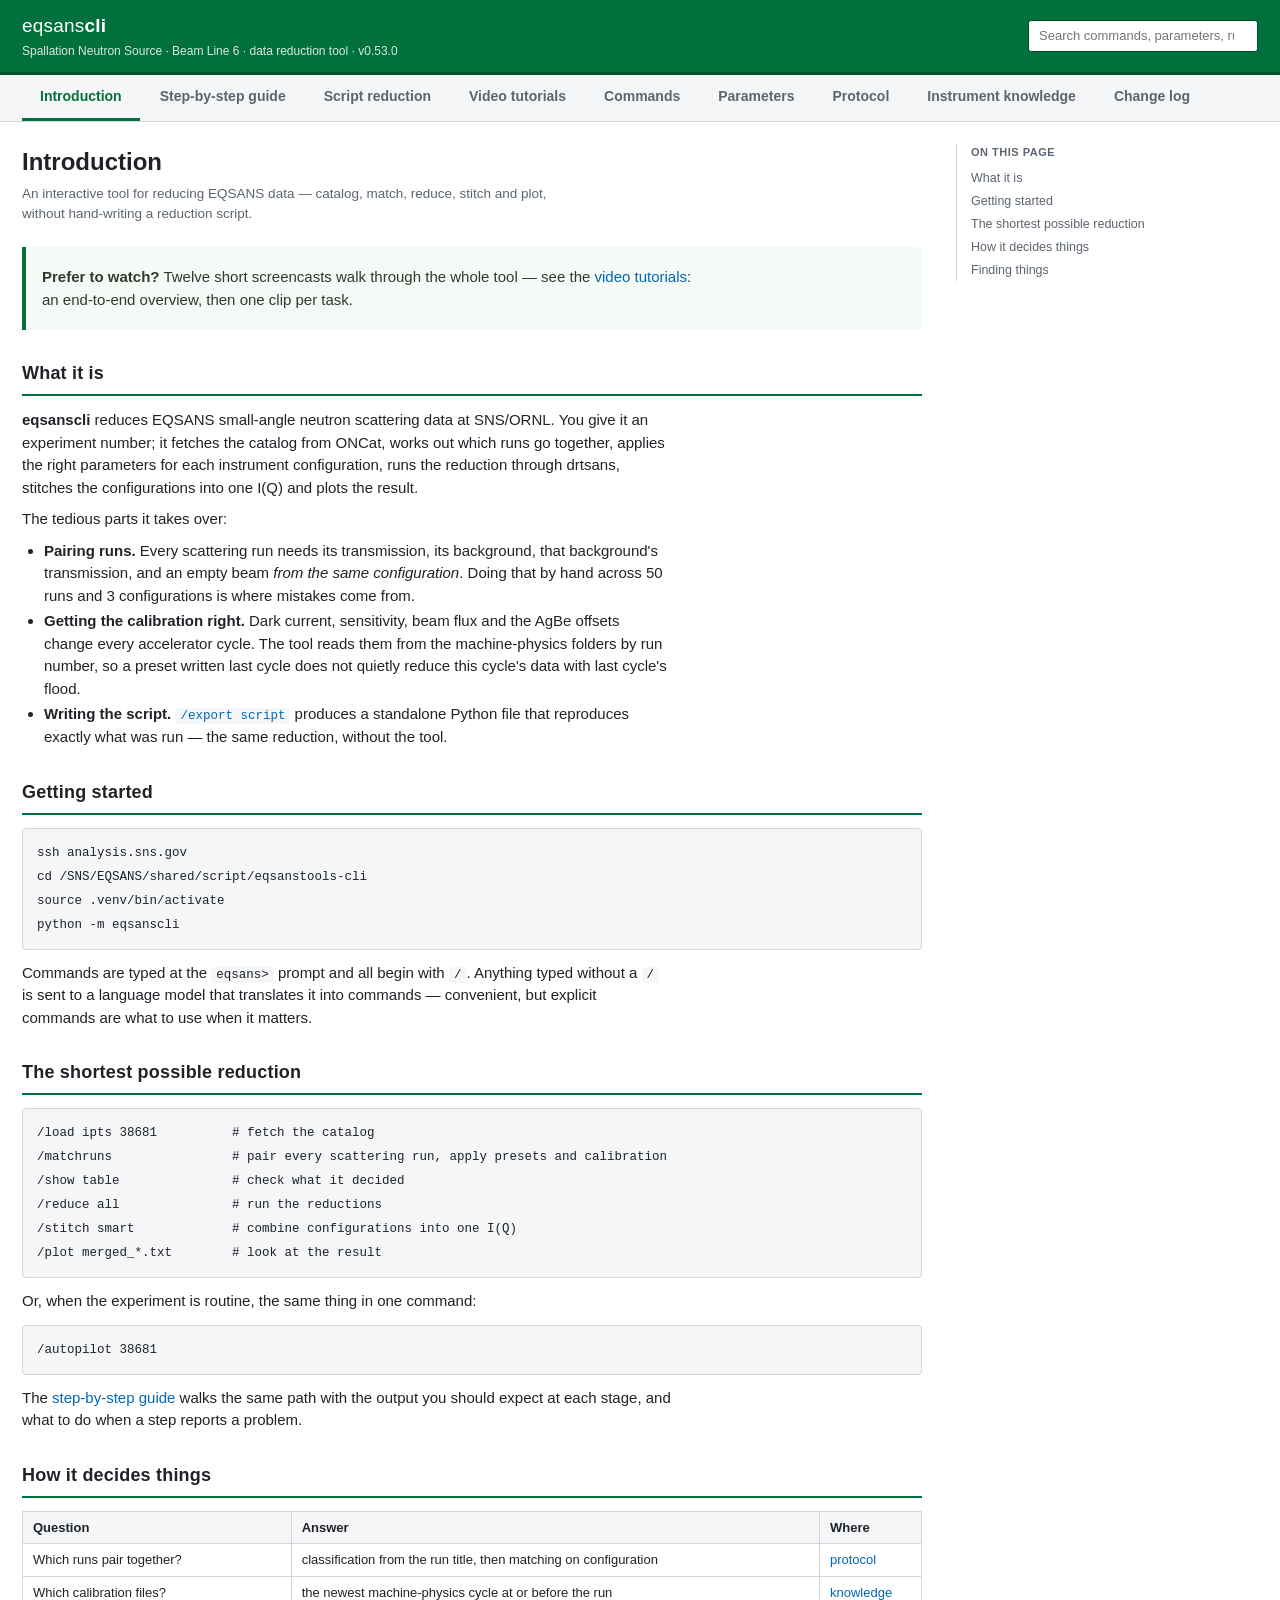
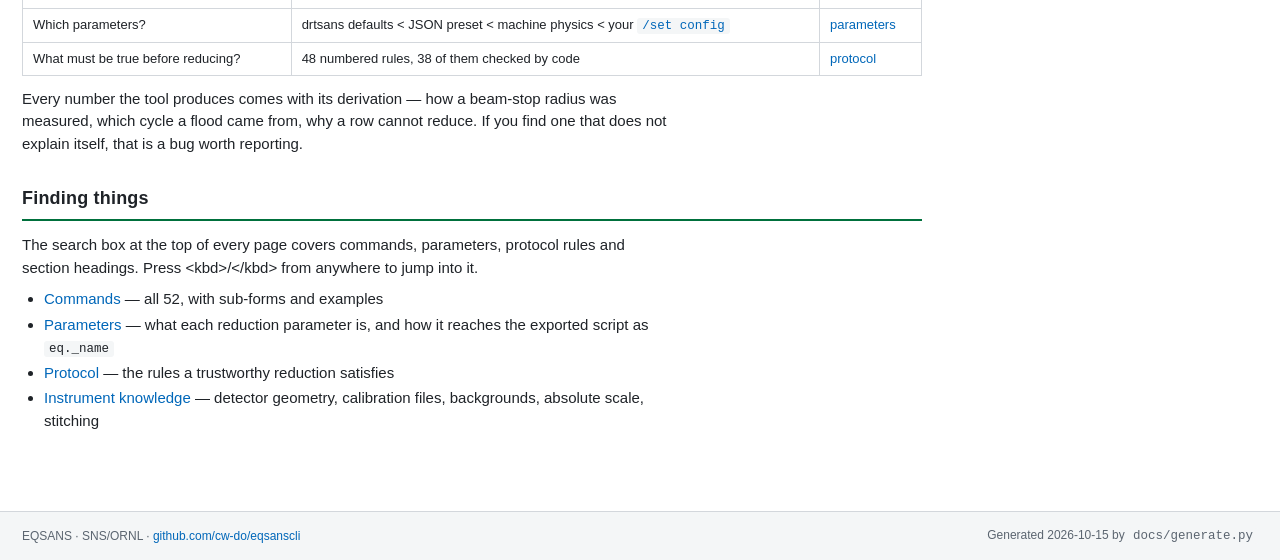
==== docs/index.html @ bb1b95d7 "/export script writes every non-default parameter; --stitch (v0.53.0) The exporter wrote a fixed lis" ====
<!doctype html>
<html lang="en">
<head>
<meta charset="utf-8">
<meta name="viewport" content="width=device-width, initial-scale=1">
<title>Introduction — eqsanscli</title>
<link rel="stylesheet" href="site.css">
</head>
<body>
<header>
  <div class="masthead">
    <div class="bar">
      <div class="brand">
        <a href="index.html"><div class="title">eqsans<b>cli</b></div></a>
        <div class="tagline">Spallation Neutron Source &middot; Beam Line 6 &middot;
          data reduction tool &middot; v0.53.0</div>
      </div>
      <div class="spacer"></div>
      <div class="search-wrap">
        <input id="q" type="search" placeholder="Search commands, parameters, rules  (/)"
               autocomplete="off" spellcheck="false">
        <div id="results" hidden></div>
      </div>
    </div>
  </div>
  <nav class="subnav"><div class="bar"><div class="tabs"><a href="index.html" class="current">Introduction</a>
<a href="guide.html">Step-by-step guide</a>
<a href="script-reduction.html">Script reduction</a>
<a href="tutorials.html">Video tutorials</a>
<a href="commands.html">Commands</a>
<a href="parameters.html">Parameters</a>
<a href="protocol.html">Protocol</a>
<a href="knowledge.html">Instrument knowledge</a>
<a href="changelog.html">Change log</a></div></div></nav>
</header>
<main>
  <nav class="toc"><div class="toc-title">On this page</div><a href="#what-it-is" class="lvl2">What it is</a><a href="#getting-started" class="lvl2">Getting started</a><a href="#the-shortest-possible-reduction" class="lvl2">The shortest possible reduction</a><a href="#how-it-decides-things" class="lvl2">How it decides things</a><a href="#finding-things" class="lvl2">Finding things</a></nav>
  <article>
    <h1 class="page-title">Introduction</h1>
    <p class="lede">An interactive tool for reducing EQSANS data — catalog, match, reduce, stitch and plot, without hand-writing a reduction script.</p>
    <blockquote><p><strong>Prefer to watch?</strong> Twelve short screencasts walk through the whole tool — see the <a href="tutorials.html">video tutorials</a>: an end-to-end overview, then one clip per task.</p></blockquote>
<h2 id="what-it-is">What it is<a class="anchor" href="#what-it-is">#</a></h2>
<p><strong>eqsanscli</strong> reduces EQSANS small-angle neutron scattering data at SNS/ORNL. You give it an experiment number; it fetches the catalog from ONCat, works out which runs go together, applies the right parameters for each instrument configuration, runs the reduction through drtsans, stitches the configurations into one I(Q) and plots the result.</p>
<p>The tedious parts it takes over:</p>
<ul><li><strong>Pairing runs.</strong> Every scattering run needs its transmission, its background, that background&#x27;s transmission, and an empty beam <em>from the same configuration</em>. Doing that by hand across 50 runs and 3 configurations is where mistakes come from.</li><li><strong>Getting the calibration right.</strong> Dark current, sensitivity, beam flux and the AgBe offsets change every accelerator cycle. The tool reads them from the machine-physics folders by run number, so a preset written last cycle does not quietly reduce this cycle&#x27;s data with last cycle&#x27;s flood.</li><li><strong>Writing the script.</strong> <code><a href="commands.html#cmd-export-script">/export script</a></code> produces a standalone Python file that reproduces exactly what was run — the same reduction, without the tool.</li></ul>
<h2 id="getting-started">Getting started<a class="anchor" href="#getting-started">#</a></h2>
<pre class="lang-bash"><code>ssh analysis.sns.gov
cd /SNS/EQSANS/shared/script/eqsanstools-cli
source .venv/bin/activate
python -m eqsanscli</code></pre>
<p>Commands are typed at the <code>eqsans&gt;</code> prompt and all begin with <code>/</code>. Anything typed without a <code>/</code> is sent to a language model that translates it into commands — convenient, but explicit commands are what to use when it matters.</p>
<h2 id="the-shortest-possible-reduction">The shortest possible reduction<a class="anchor" href="#the-shortest-possible-reduction">#</a></h2>
<pre><code>/load ipts 38681          # fetch the catalog
/matchruns                # pair every scattering run, apply presets and calibration
/show table               # check what it decided
/reduce all               # run the reductions
/stitch smart             # combine configurations into one I(Q)
/plot merged_*.txt        # look at the result</code></pre>
<p>Or, when the experiment is routine, the same thing in one command:</p>
<pre><code>/autopilot 38681</code></pre>
<p>The <a href="guide.html">step-by-step guide</a> walks the same path with the output you should expect at each stage, and what to do when a step reports a problem.</p>
<h2 id="how-it-decides-things">How it decides things<a class="anchor" href="#how-it-decides-things">#</a></h2>
<div class="table-wrap"><table><thead><tr><th>Question</th><th>Answer</th><th>Where</th></tr></thead><tbody>
<tr><td>Which runs pair together?</td><td>classification from the run title, then matching on configuration</td><td><a href="protocol.html#sec-CAT">protocol</a></td></tr>
<tr><td>Which calibration files?</td><td>the newest machine-physics cycle at or before the run</td><td><a href="knowledge.html#kb-instrument-files">knowledge</a></td></tr>
<tr><td>Which parameters?</td><td>drtsans defaults &lt; JSON preset &lt; machine physics &lt; your <code><a href="commands.html#cmd-set-config">/set config</a></code></td><td><a href="parameters.html">parameters</a></td></tr>
<tr><td>What must be true before reducing?</td><td>48 numbered rules, 38 of them checked by code</td><td><a href="protocol.html">protocol</a></td></tr>
</tbody></table></div>
<p>Every number the tool produces comes with its derivation — how a beam-stop radius was measured, which cycle a flood came from, why a row cannot reduce. If you find one that does not explain itself, that is a bug worth reporting.</p>
<h2 id="finding-things">Finding things<a class="anchor" href="#finding-things">#</a></h2>
<p>The search box at the top of every page covers commands, parameters, protocol rules and section headings. Press &lt;kbd&gt;/&lt;/kbd&gt; from anywhere to jump into it.</p>
<ul><li><a href="commands.html">Commands</a> — all 52, with sub-forms and examples</li><li><a href="parameters.html">Parameters</a> — what each reduction parameter is, and how it reaches the exported script as <code>eq._name</code></li><li><a href="protocol.html">Protocol</a> — the rules a trustworthy reduction satisfies</li><li><a href="knowledge.html">Instrument knowledge</a> — detector geometry, calibration files, backgrounds, absolute scale, stitching</li></ul>
  </article>
</main>
<footer><div class="bar">
  <span>EQSANS &middot; SNS/ORNL &middot; <a href="https://github.com/cw-do/eqsanscli">github.com/cw-do/eqsanscli</a></span>
  <span>Generated 2026-10-15 by <code>docs/generate.py</code></span>
</div></footer>
<script src="search.js"></script>
</body>
</html>
---- docs/site.css ----
/* eqsanscli documentation.
   Styled to match the EQSANS Machine Physics page (cw-do.github.io/eqsans_mp):
   ORNL green masthead, grey sub-navigation with tab underlines, bordered cards,
   15px Helvetica, mono for anything you would type. Same tokens, same sizes. */
:root{
  --green:#00703c; --green-d:#00522b; --blue:#0067b9;
  --bg:#ffffff; --bg2:#f4f6f7; --bg3:#eceef1; --line:#d3d7dc;
  --text:#1f2328; --muted:#5b6570; --warn:#8a5a00;
  --mono:"SFMono-Regular",Consolas,"Liberation Mono",Menlo,monospace;
}
*{box-sizing:border-box}
html{scroll-behavior:smooth;scroll-padding-top:104px}
html,body{margin:0;background:var(--bg);color:var(--text);
  font-family:"Helvetica Neue",Arial,"Segoe UI",system-ui,sans-serif;
  font-size:15px;line-height:1.5}
a{color:var(--blue);text-decoration:none}
a:hover{text-decoration:underline}

/* ---------- header ---------- */
header{position:sticky;top:0;z-index:20}
.bar{max-width:1400px;margin:0 auto;padding:0 22px;display:flex;align-items:center;
  gap:18px;flex-wrap:wrap}
.masthead{background:var(--green);color:#fff;border-bottom:3px solid var(--green-d)}
.masthead .bar{padding:12px 22px}
.masthead a{color:#fff;text-decoration:none}
.brand .title{font-size:19px;font-weight:400;letter-spacing:.2px}
.brand .title b{font-weight:700}
.brand .tagline{font-size:12px;opacity:.85;margin-top:1px}
.spacer{flex:1}
.subnav{background:var(--bg2);border-bottom:1px solid var(--line)}
.subnav .bar{padding:0 22px}
.tabs{display:flex;gap:2px;flex-wrap:wrap}
.tabs a{border-bottom:3px solid transparent;padding:11px 18px;color:var(--muted);
  font-size:14px;font-weight:600;text-decoration:none}
.tabs a:hover{color:var(--text);text-decoration:none}
.tabs a.current{color:var(--green);border-bottom-color:var(--green)}

/* ---------- search ---------- */
.search-wrap{position:relative;padding:5px 0}
#q{font:inherit;font-size:13px;padding:5px 10px;border:1px solid var(--green-d);
  border-radius:3px;background:#fff;color:var(--text);width:230px}
#q:focus{outline:none;width:300px}
#results{position:absolute;right:0;top:38px;z-index:40;width:min(420px,86vw);
  max-height:64vh;overflow-y:auto;background:#fff;border:1px solid var(--line);
  border-radius:5px;box-shadow:0 6px 24px #0002}
#results a{display:block;border-bottom:1px solid var(--line);padding:8px 11px;
  text-decoration:none;color:var(--text)}
#results a:last-child{border-bottom:0}
#results a:hover,#results a.sel{background:var(--bg2);text-decoration:none}
#results .r-t{font-size:12.5px;color:var(--green);font-weight:600;font-family:var(--mono)}
#results .r-k{float:right;font-size:10.5px;text-transform:uppercase;letter-spacing:.4px;
  color:var(--muted);padding-top:2px}
#results .r-d{display:block;font-size:12px;color:var(--muted);margin-top:2px;
  line-height:1.35;overflow:hidden;text-overflow:ellipsis;white-space:nowrap}
#results .empty{padding:10px 11px;color:var(--muted);font-size:12.5px}

/* ---------- layout ---------- */
main{max-width:1400px;margin:0 auto;padding:22px 22px 70px;display:flex;gap:34px;
  align-items:flex-start}
article{flex:1;min-width:0;max-width:900px}
.page-title{margin:0 0 4px;font-size:24px;font-weight:600}
.lede{color:var(--muted);font-size:13.5px;margin:2px 0 22px;max-width:70ch;line-height:1.55}

.toc{position:sticky;top:104px;order:2;width:222px;flex:0 0 222px;
  max-height:calc(100vh - 130px);overflow-y:auto;font-size:12.5px;
  border-left:1px solid var(--line);padding-left:14px}
.toc-title{text-transform:uppercase;letter-spacing:.5px;font-size:11px;color:var(--muted);
  font-weight:700;margin-bottom:7px}
.toc a{display:block;padding:3px 0;color:var(--muted);line-height:1.35}
.toc a:hover{color:var(--green);text-decoration:none}
.toc a.lvl3{padding-left:11px;font-family:var(--mono);font-size:11.5px}
@media(max-width:1000px){.toc{display:none}}

/* ---------- prose ---------- */
article h2{margin:30px 0 13px;font-size:18px;font-weight:700;letter-spacing:.2px;
  border-bottom:2px solid var(--green);padding-bottom:7px}
article h3{margin:22px 0 7px;font-size:15px;font-weight:700}
article h4{margin:16px 0 5px;font-size:14px;font-weight:700;color:var(--muted)}
article p{margin:9px 0;max-width:78ch}
article ul,article ol{margin:9px 0;padding-left:22px;max-width:78ch}
article li{margin:3px 0}
.anchor{opacity:0;margin-left:7px;color:var(--muted);font-weight:400;font-size:13px}
h2:hover .anchor,h3:hover .anchor,.rule-head:hover .anchor{opacity:1}
code{font-family:var(--mono);background:var(--bg2);padding:1px 5px;border-radius:3px;
  font-size:12.5px}
pre{background:var(--bg2);border:1px solid var(--line);border-radius:4px;padding:12px 14px;
  overflow-x:auto;margin:12px 0;line-height:1.6}
pre code{background:none;padding:0;font-size:12.5px}
pre.example{background:#fbfcfc;border-left:3px solid var(--green)}
pre.usage{font-size:11.5px;max-height:26rem;overflow-y:auto}
blockquote{margin:12px 0;padding:10px 16px;border-left:4px solid var(--green);
  background:#f4faf5;border-radius:0 6px 6px 0;color:#2f3a30}
hr{border:0;border-top:1px solid var(--line);margin:24px 0}
kbd{font-family:var(--mono);font-size:11px;border:1px solid var(--line);border-bottom-width:2px;
  border-radius:3px;padding:1px 5px;background:var(--bg2)}

.table-wrap{overflow-x:auto;margin:12px 0}
table{border-collapse:collapse;width:100%}
th,td{border:1px solid var(--line);padding:6px 10px;font-size:13px;text-align:left;
  vertical-align:top}
th{background:var(--bg2);font-weight:700}
tbody tr:hover{background:#fafbfb}

/* ---------- commands ---------- */
.cmd{border:1px solid var(--line);border-radius:4px;margin:14px 0;overflow:hidden}
.cmd h3{margin:0;padding:10px 15px;font-size:14px;font-family:var(--mono);color:var(--green);
  background:var(--bg2);border-bottom:1px solid var(--line);font-weight:700}
.cmd .src{float:right;font:400 11px var(--mono);color:var(--muted);padding-top:2px}
.cmd>p,.cmd>.table-wrap,.cmd>pre,.cmd>details{margin-left:15px;margin-right:15px}
.cmd>p:first-of-type{margin-top:11px}
.cmd>*:last-child{margin-bottom:13px}
.summary{font-size:14px}
details{margin:11px 0}
summary{cursor:pointer;color:var(--muted);font-size:12.5px;font-weight:600}
summary:hover{color:var(--green)}

/* ---------- protocol rules ---------- */
.rule{border:1px solid var(--line);border-radius:4px;margin:12px 0;padding:0 0 9px}
.rule-head{display:flex;align-items:center;gap:9px;flex-wrap:wrap;padding:9px 15px;
  background:var(--bg2);border-bottom:1px solid var(--line)}
.rule-id{font-family:var(--mono);font-weight:700;background:none;padding:0;font-size:13px}
.rule p{margin:9px 15px;font-size:14px}
.badge{font-size:11px;padding:1px 8px;border-radius:3px;border:1px solid var(--line);
  color:var(--muted);background:#fff;font-weight:600}
.sev-blocking{color:#a11;border-color:#e0b4b4;background:#fdf4f4}
.sev-warning{color:var(--warn);border-color:#d8c48a;background:#fbf3dc}
.sev-info{color:var(--muted)}
.enf-enforced{color:#fff;background:var(--green);border-color:var(--green)}
.enf-advisory{color:var(--blue);border-color:#a9cbe6;background:#f2f8fc}
.enf-unenforced{color:var(--muted);border-style:dashed}
.enf-by{font-family:var(--mono);font-size:11px;color:var(--muted)}
.rule-ref{border-bottom:1px dotted currentColor;text-decoration:none}

/* ---------- parameters ---------- */
table.params td:first-child{min-width:15rem}
.pdesc{display:block;color:var(--muted);font-size:12px;line-height:1.4;margin-top:3px;
  max-width:34rem}
.owner{font-size:11px;padding:1px 8px;border-radius:3px;white-space:nowrap;font-weight:600}
.owner-machine-physics{color:#fff;background:var(--green)}
.owner-preset{color:var(--muted);background:var(--bg3);border:1px solid var(--line)}
.varies,.unset{color:var(--muted);font-size:12px;font-style:italic}

footer{border-top:1px solid var(--line);background:var(--bg2)}
footer .bar{padding:14px 22px;justify-content:space-between;color:var(--muted);font-size:12px}

/* --- video tutorials --------------------------------------------------- */
.video-frame{position:relative;width:100%;max-width:820px;aspect-ratio:16/9;
  margin:6px 0 8px;border-radius:8px;overflow:hidden;border:1px solid var(--line);
  background:#0b1912;box-shadow:0 16px 40px -24px rgba(0,0,0,.5)}
.video-frame iframe{position:absolute;inset:0;width:100%;height:100%;border:0}
.video-frame-cap{margin:0 0 20px;font-size:13px;color:var(--muted)}
.video-frame-cap a{font-weight:600}
.callout-video{margin:0 0 22px;padding:12px 16px;border:1px solid var(--line);
  border-left:3px solid var(--green);border-radius:0 5px 5px 0;background:var(--bg2);font-size:14px}
.callout-video a{font-weight:600}
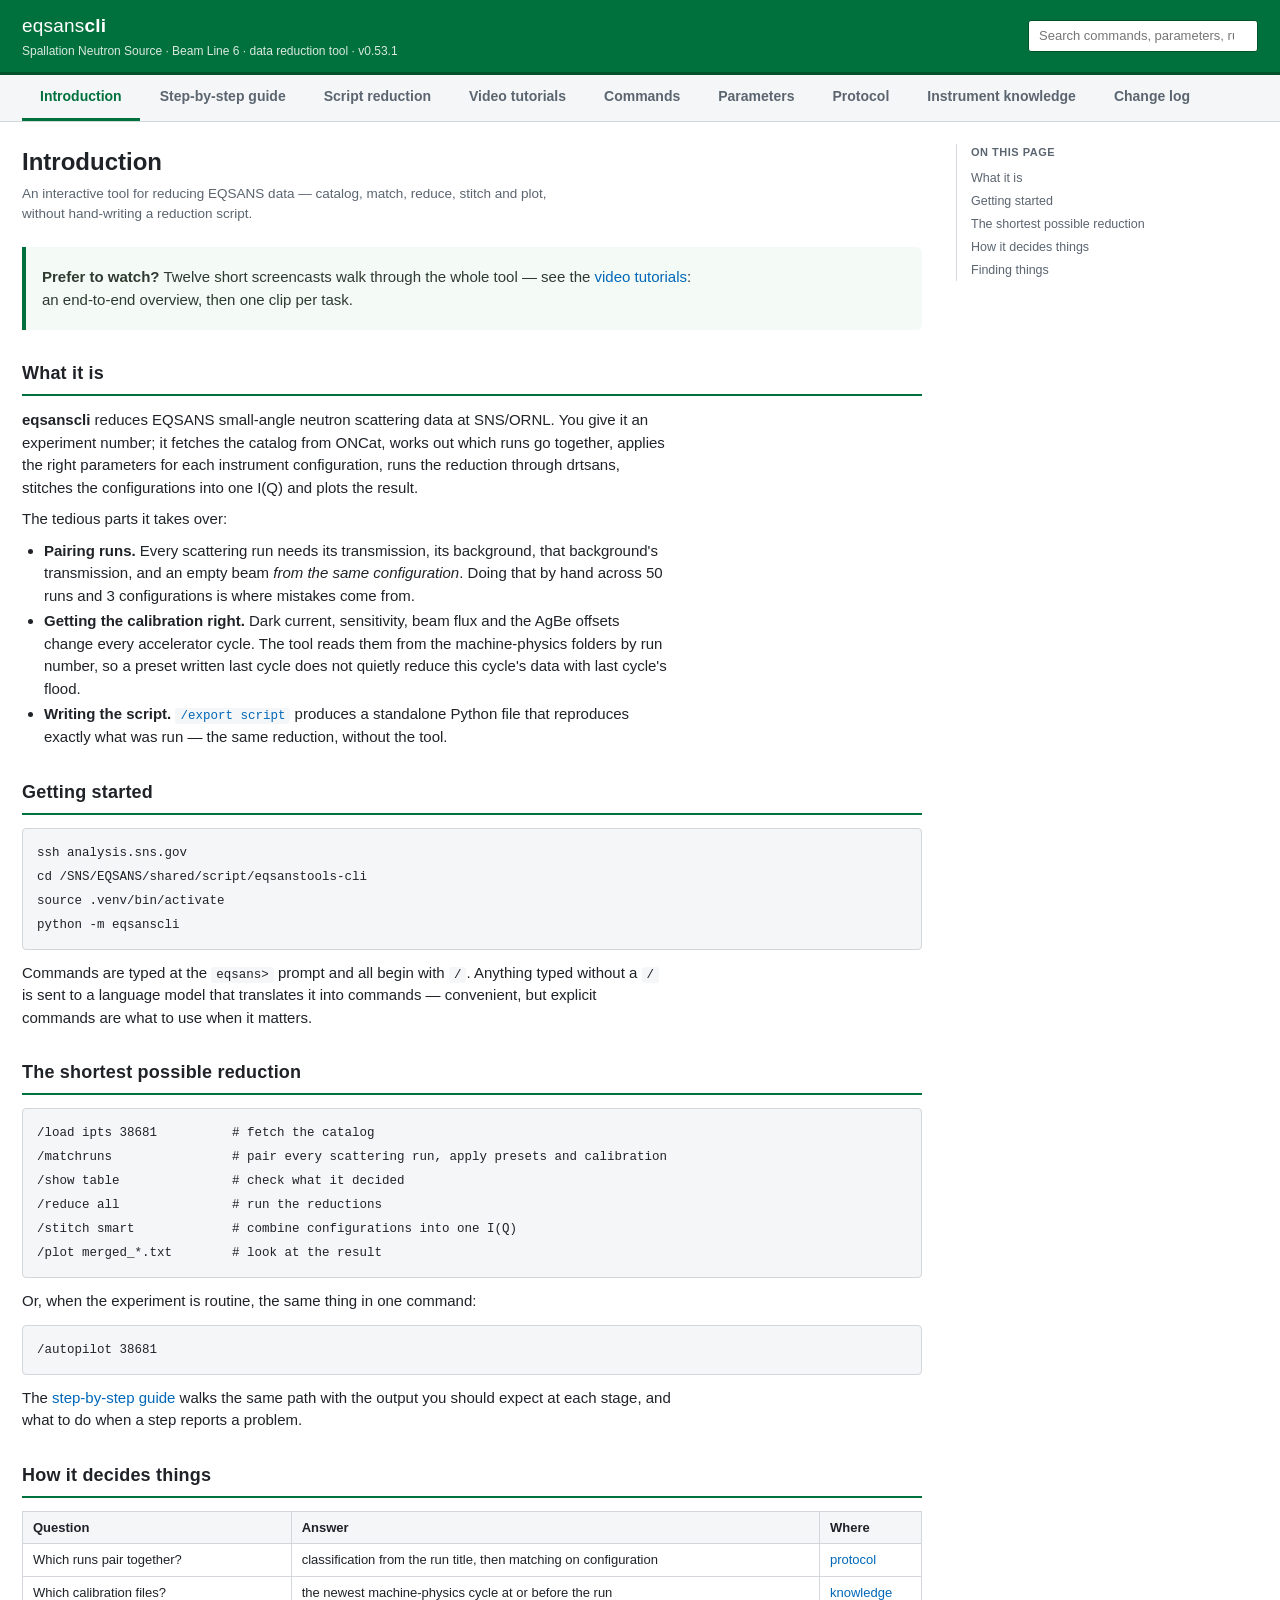
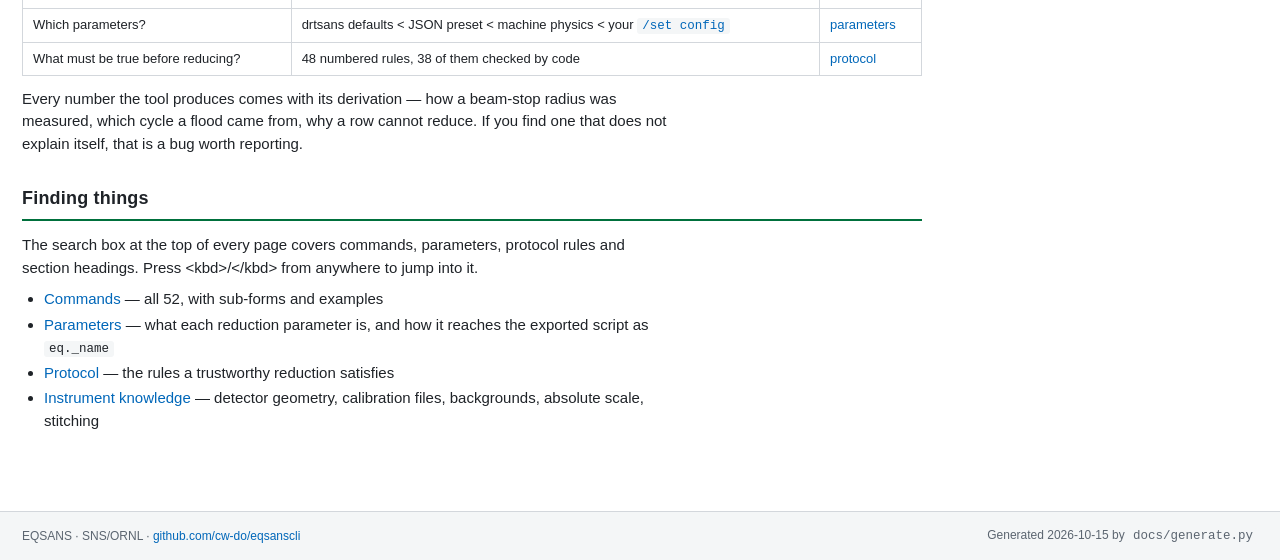
==== commit 1ff069d7: "Per-frame incoherent-fit parameters for frame skipping (v0.53.1) drtsans takes fitInelasticIncoh / i" ====
--- a/docs/index.html
+++ b/docs/index.html
@@ -13,7 +13,7 @@
       <div class="brand">
         <a href="index.html"><div class="title">eqsans<b>cli</b></div></a>
         <div class="tagline">Spallation Neutron Source &middot; Beam Line 6 &middot;
-          data reduction tool &middot; v0.53.0</div>
+          data reduction tool &middot; v0.53.1</div>
       </div>
       <div class="spacer"></div>
       <div class="search-wrap">
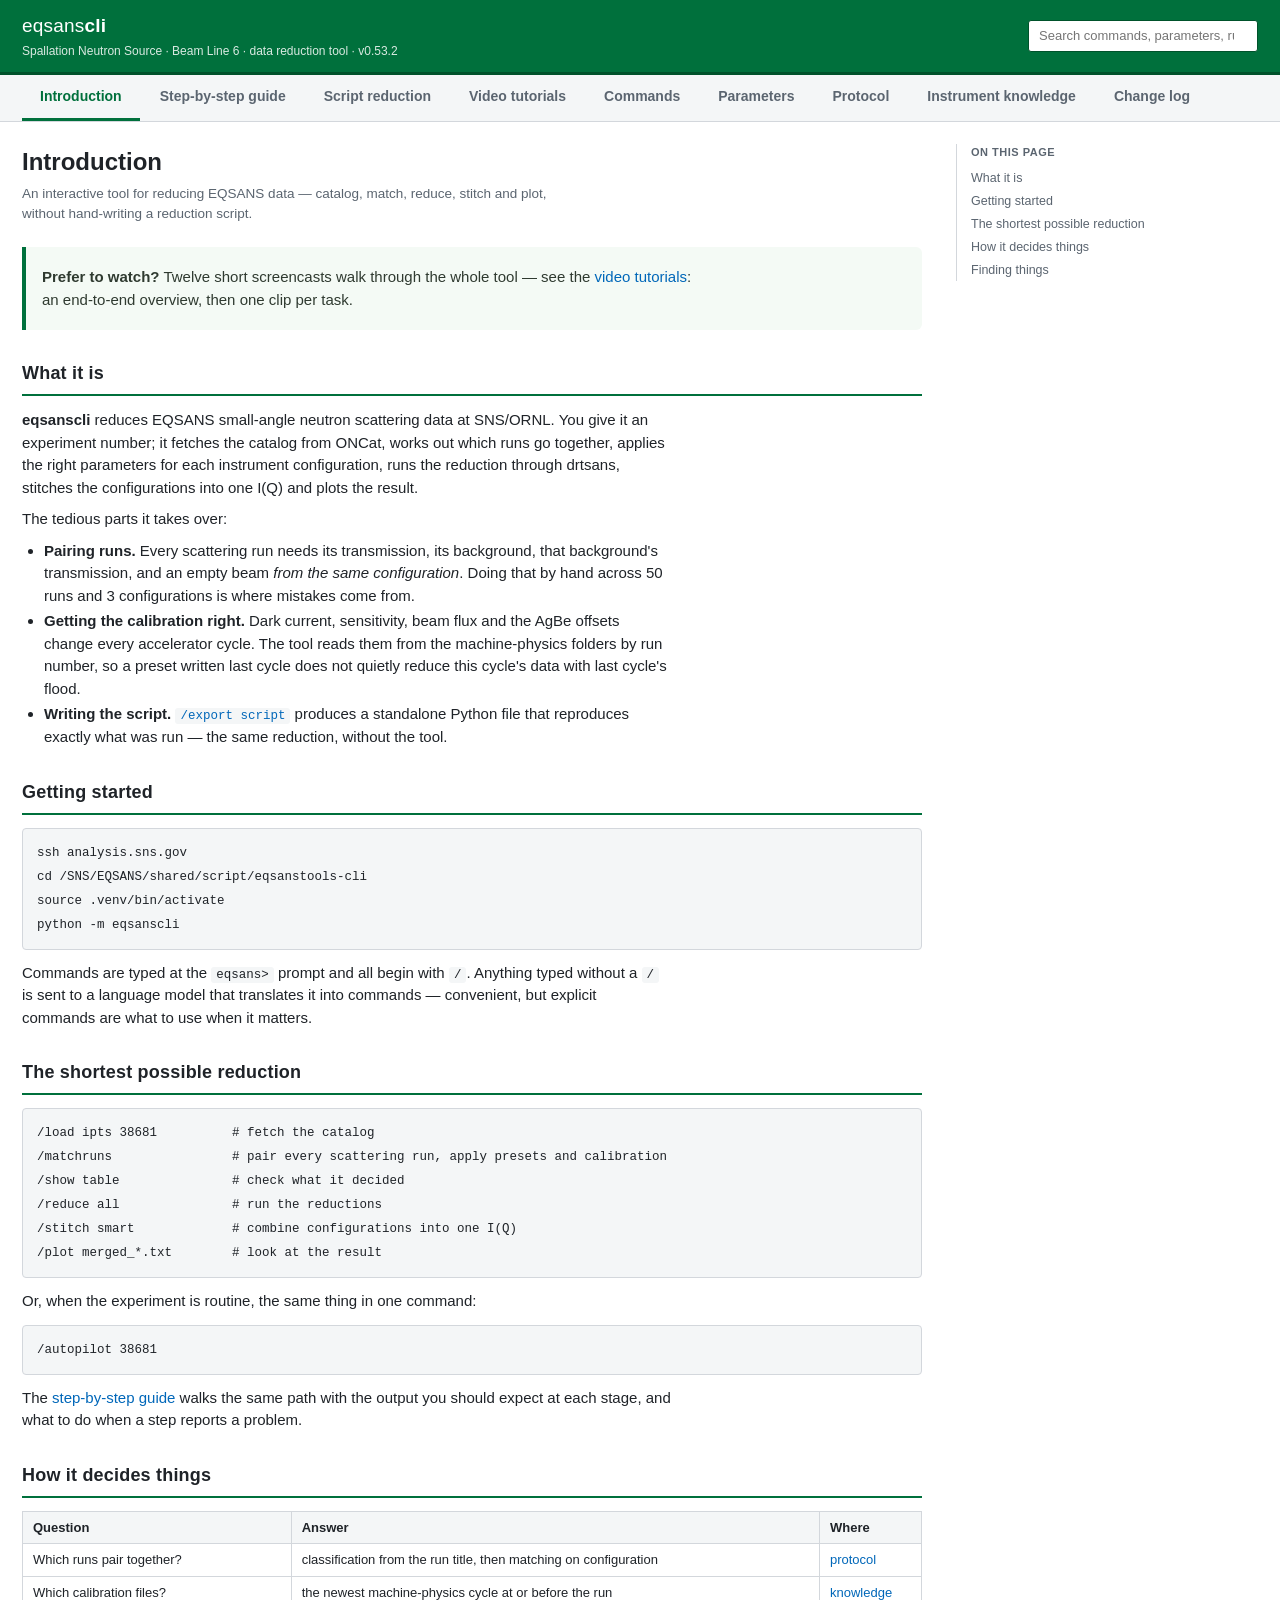
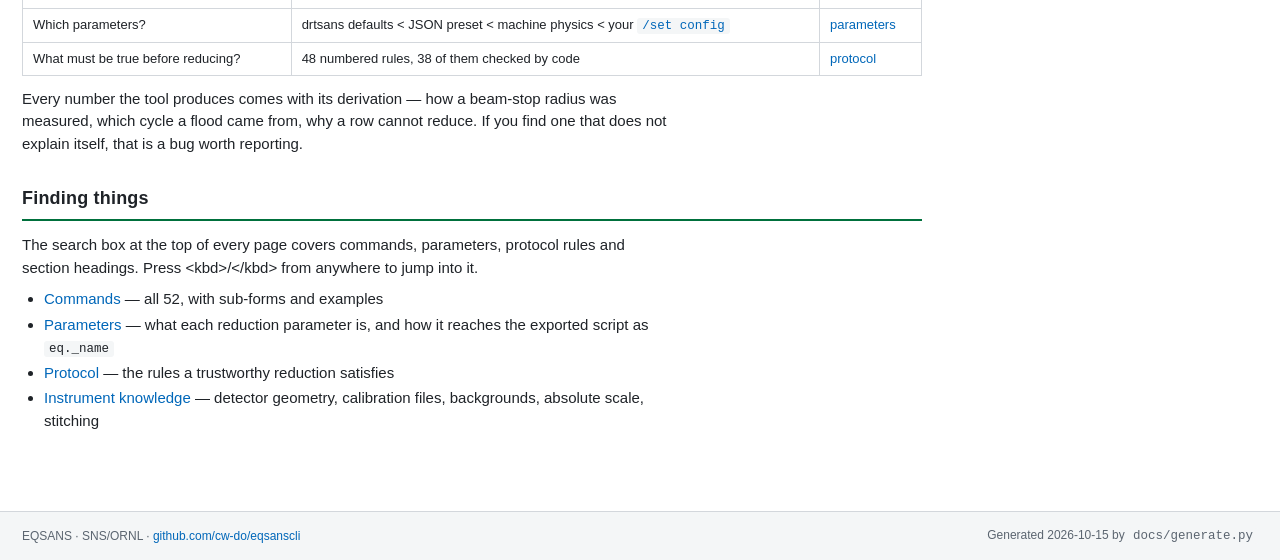
==== commit f617d879: "Default LLM model: openai/gpt-6-luna (v0.53.2) Was openai/gpt-6-luna-pro. Code default, /models list" ====
--- a/docs/index.html
+++ b/docs/index.html
@@ -13,7 +13,7 @@
       <div class="brand">
         <a href="index.html"><div class="title">eqsans<b>cli</b></div></a>
         <div class="tagline">Spallation Neutron Source &middot; Beam Line 6 &middot;
-          data reduction tool &middot; v0.53.1</div>
+          data reduction tool &middot; v0.53.2</div>
       </div>
       <div class="spacer"></div>
       <div class="search-wrap">
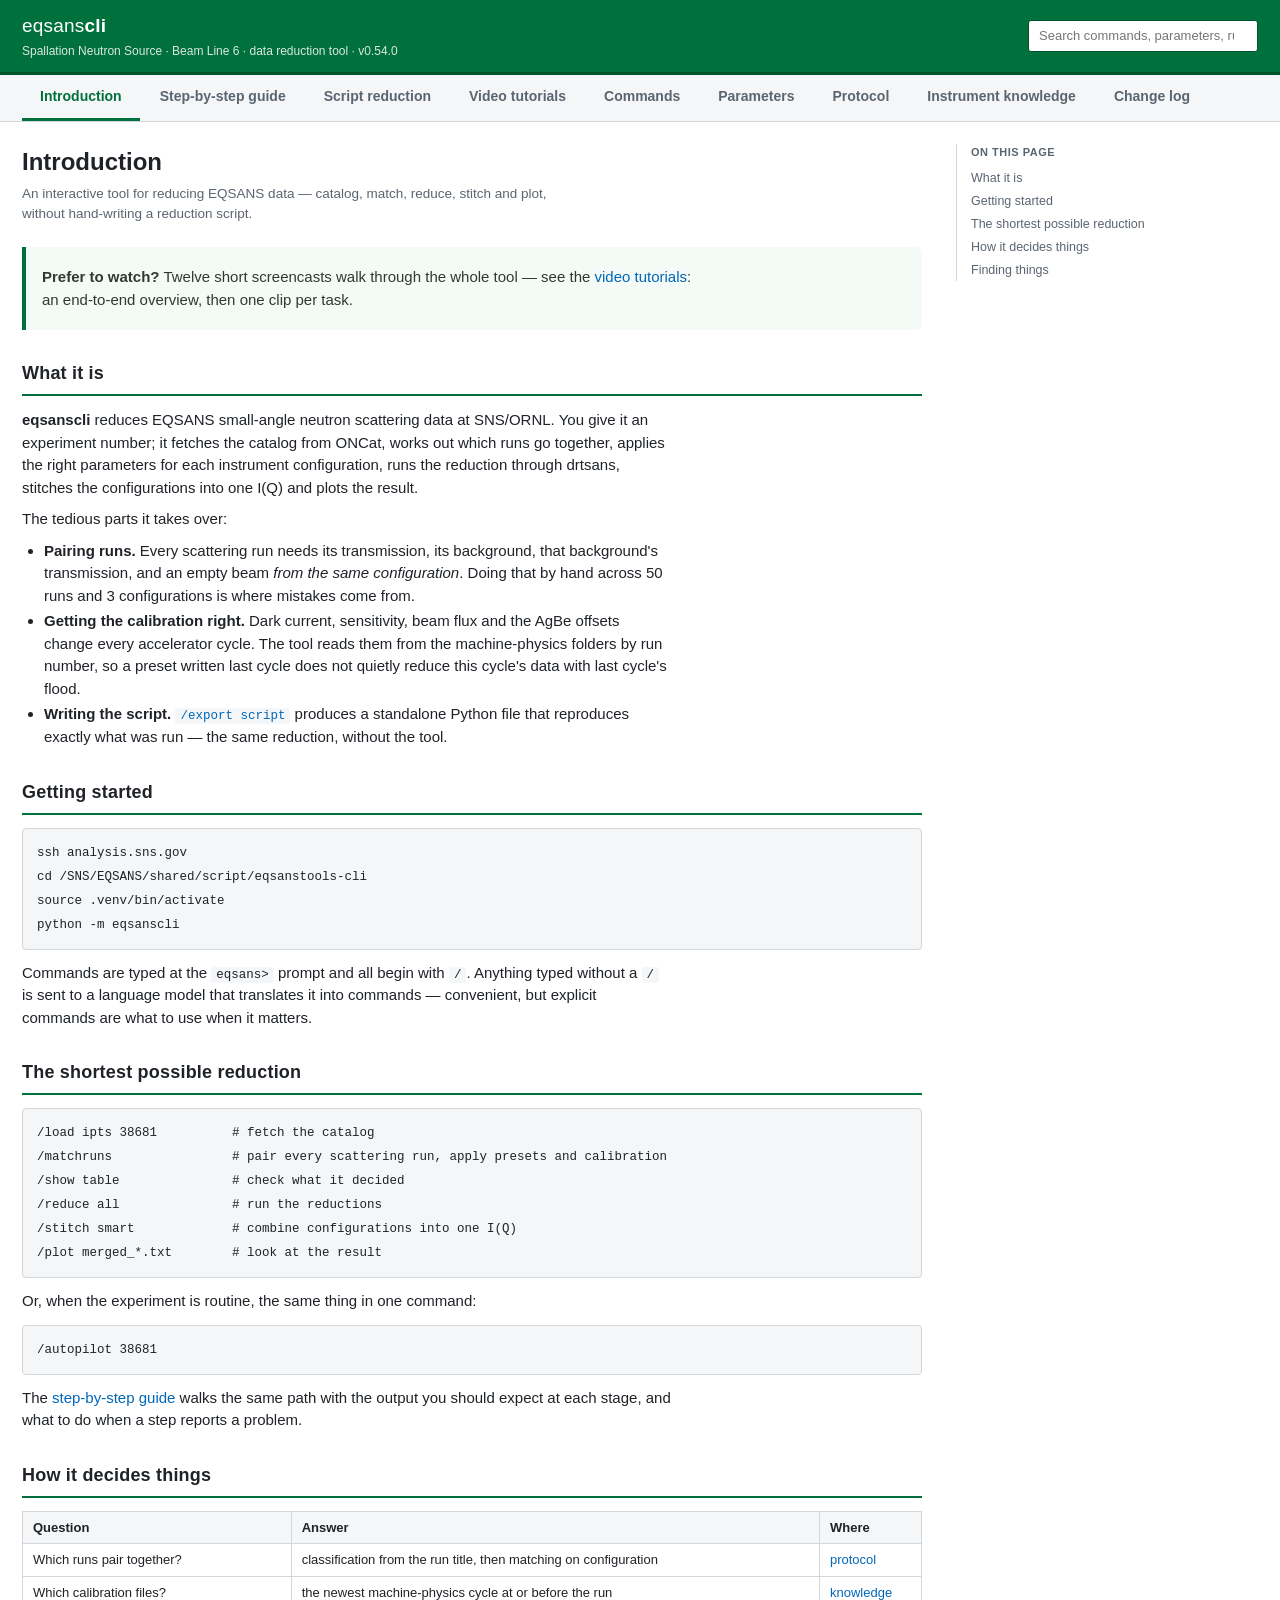
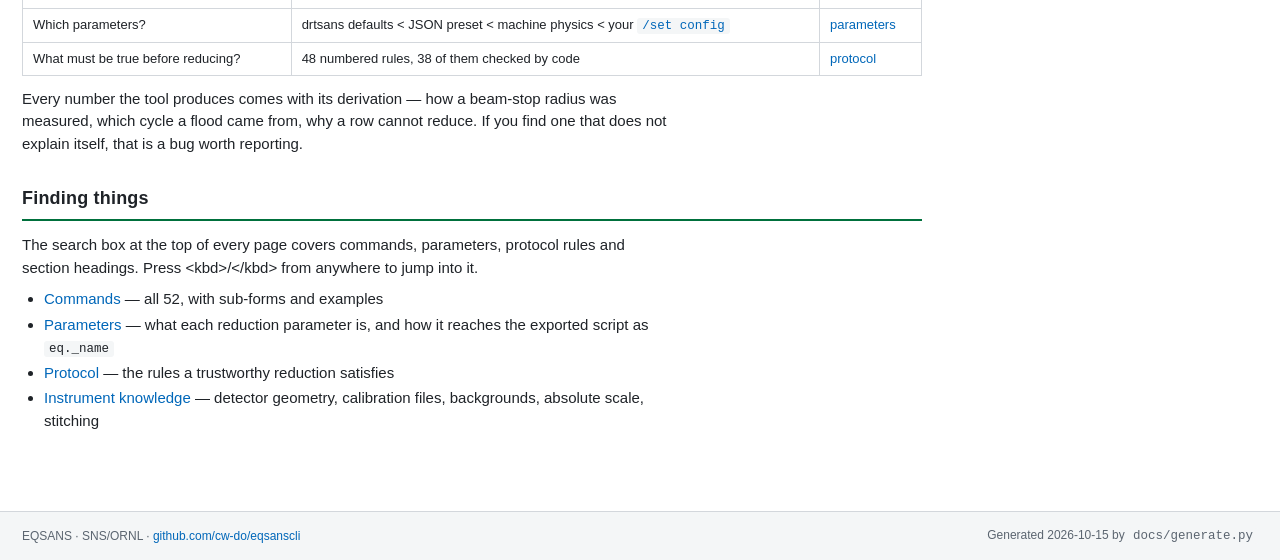
==== commit 6a4a2ca8: "New /trim; per-config trim before stitching (v0.54.0) /trim removes the first/last N real points (or" ====
--- a/docs/index.html
+++ b/docs/index.html
@@ -13,7 +13,7 @@
       <div class="brand">
         <a href="index.html"><div class="title">eqsans<b>cli</b></div></a>
         <div class="tagline">Spallation Neutron Source &middot; Beam Line 6 &middot;
-          data reduction tool &middot; v0.53.2</div>
+          data reduction tool &middot; v0.54.0</div>
       </div>
       <div class="spacer"></div>
       <div class="search-wrap">
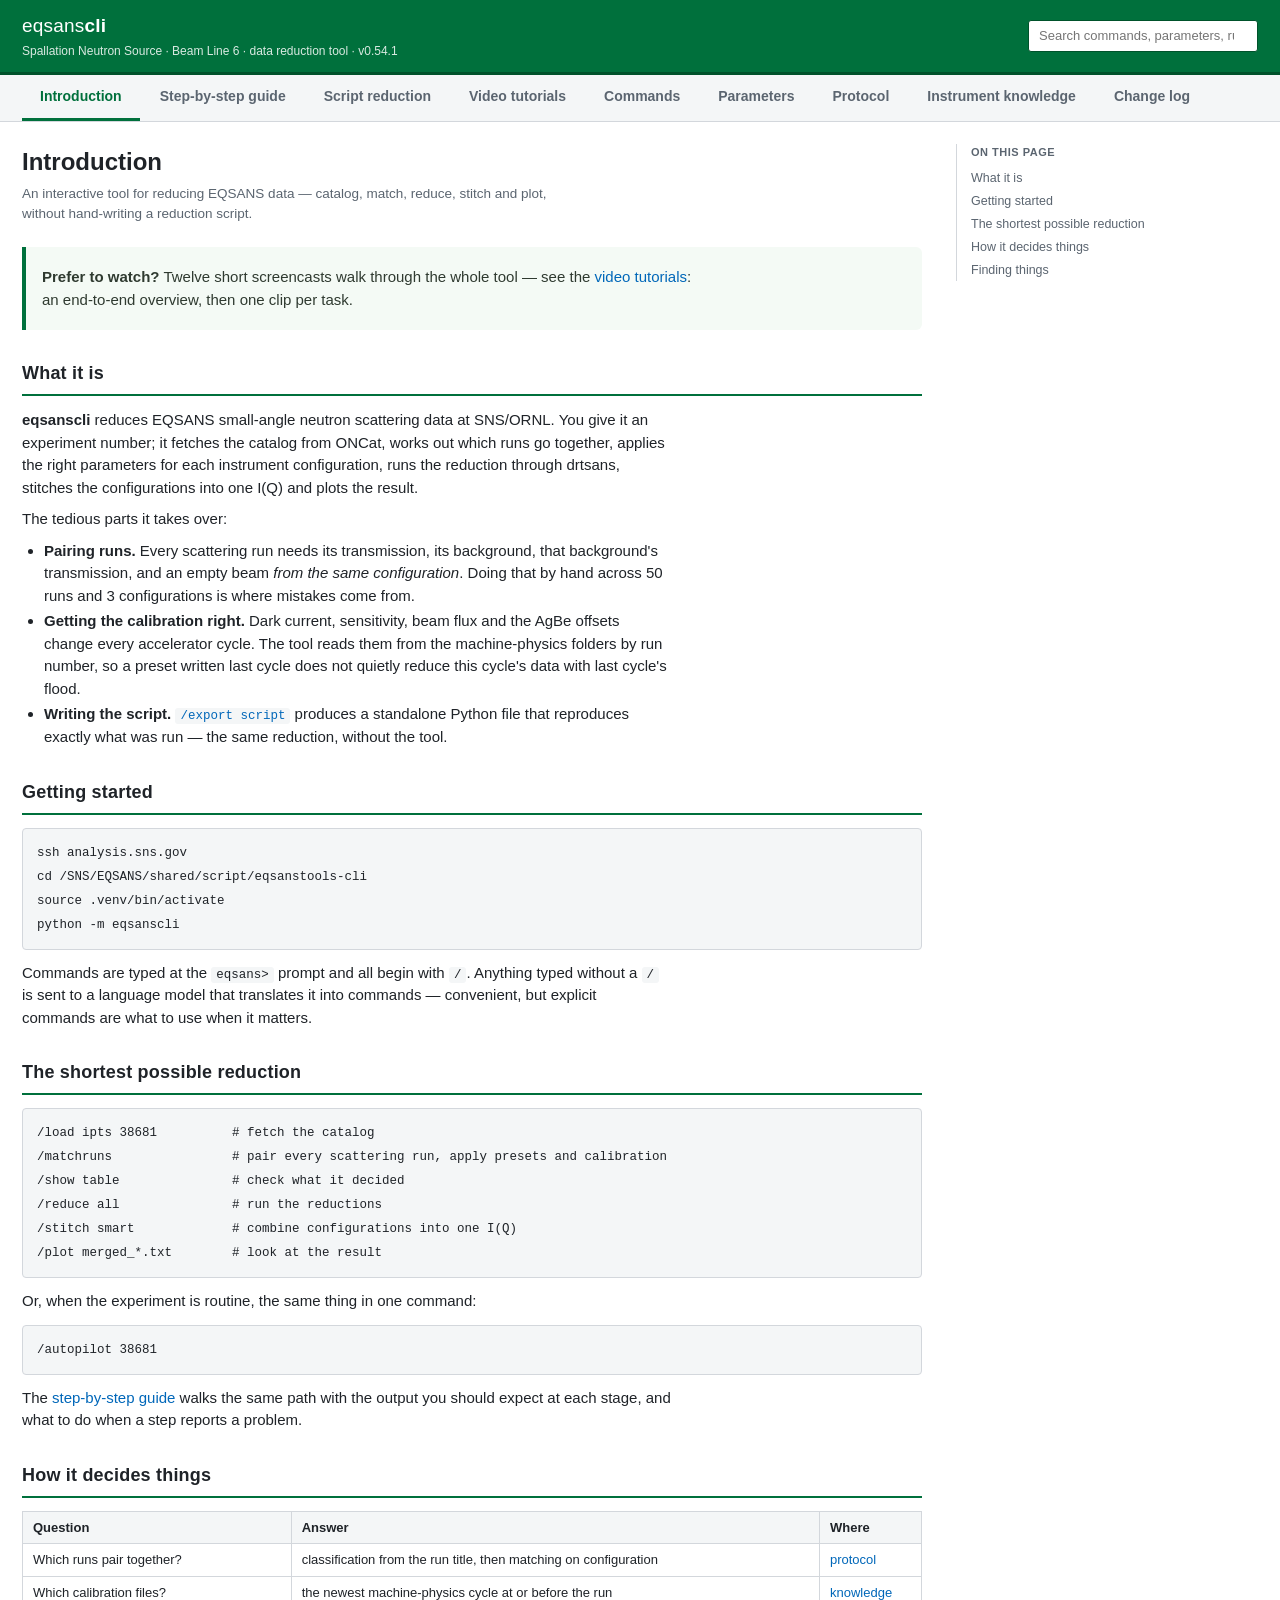
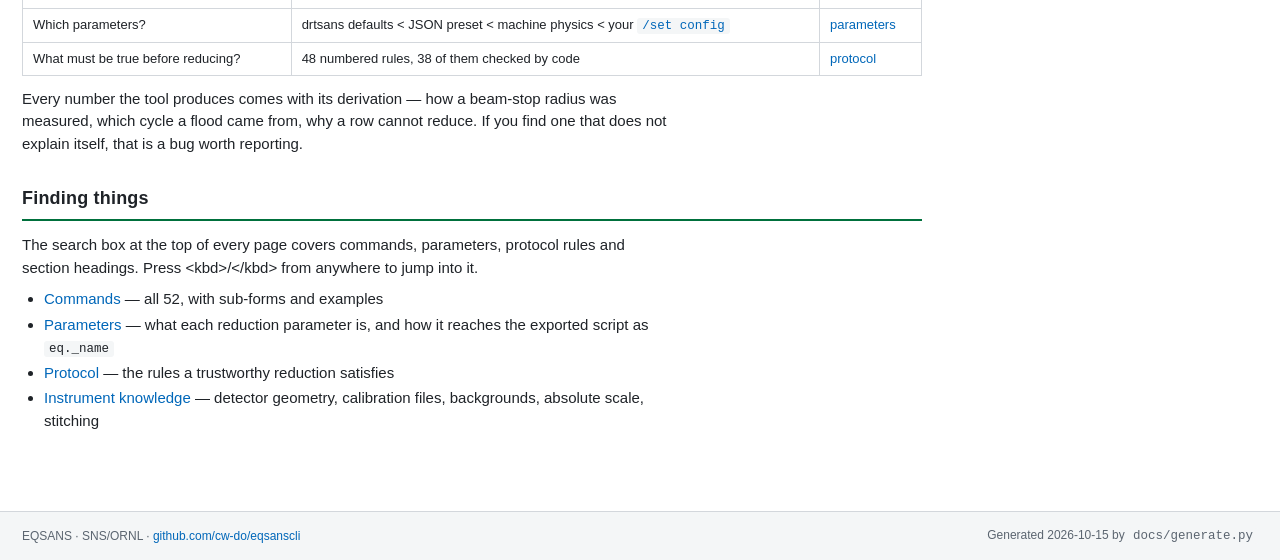
==== commit b4ee82aa: "/stitch build keeps the overlaps/target you set (v0.54.1) Rebuilding the stitch table replaced every" ====
--- a/docs/index.html
+++ b/docs/index.html
@@ -13,7 +13,7 @@
       <div class="brand">
         <a href="index.html"><div class="title">eqsans<b>cli</b></div></a>
         <div class="tagline">Spallation Neutron Source &middot; Beam Line 6 &middot;
-          data reduction tool &middot; v0.54.0</div>
+          data reduction tool &middot; v0.54.1</div>
       </div>
       <div class="spacer"></div>
       <div class="search-wrap">
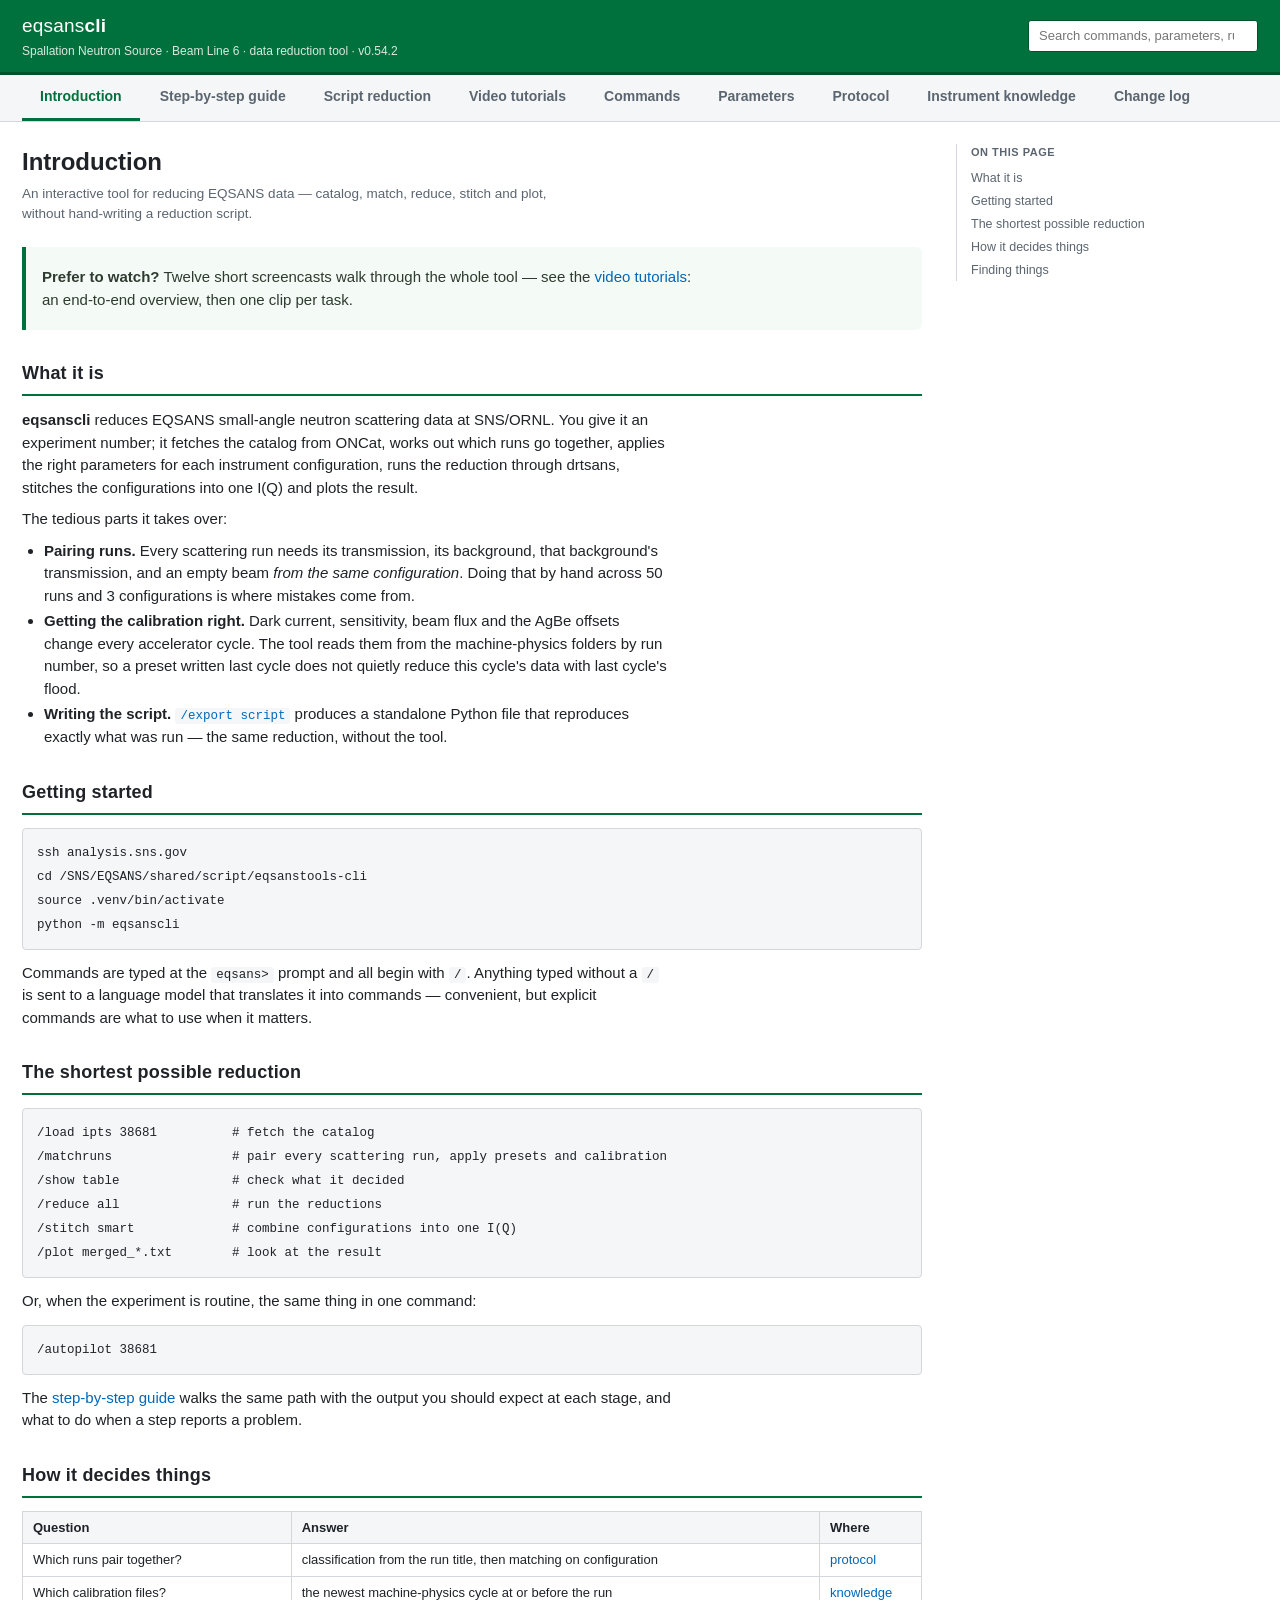
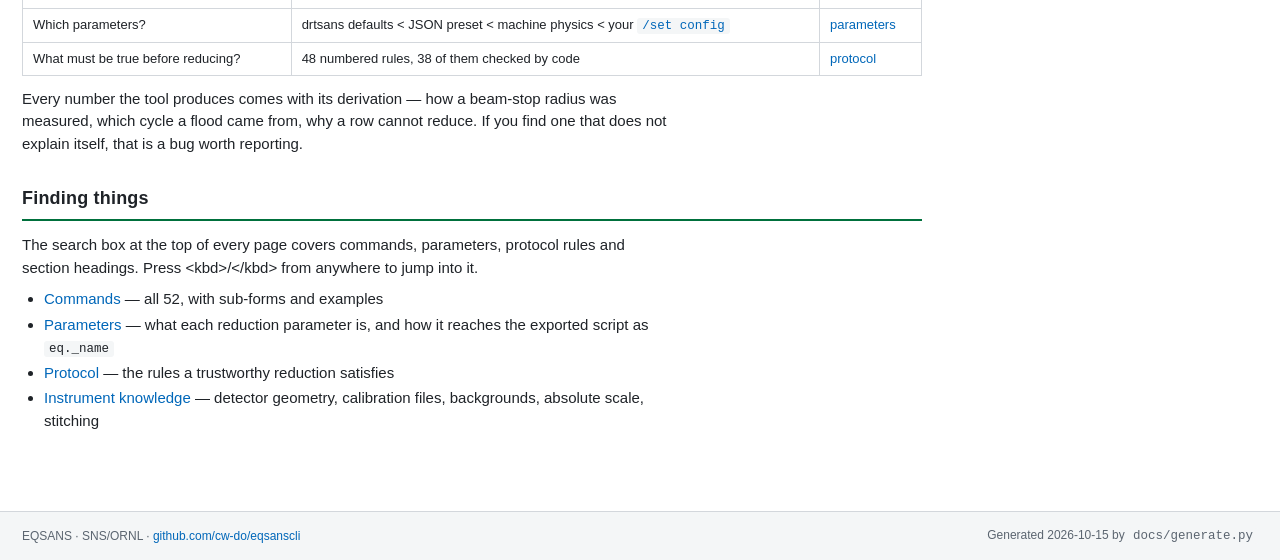
==== commit 69649d24: "Trim before stitching works for frame-skipping groups (v0.54.2) 30 Hz groups hold <cfg>_frame0/_fram" ====
--- a/docs/index.html
+++ b/docs/index.html
@@ -13,7 +13,7 @@
       <div class="brand">
         <a href="index.html"><div class="title">eqsans<b>cli</b></div></a>
         <div class="tagline">Spallation Neutron Source &middot; Beam Line 6 &middot;
-          data reduction tool &middot; v0.54.1</div>
+          data reduction tool &middot; v0.54.2</div>
       </div>
       <div class="spacer"></div>
       <div class="search-wrap">
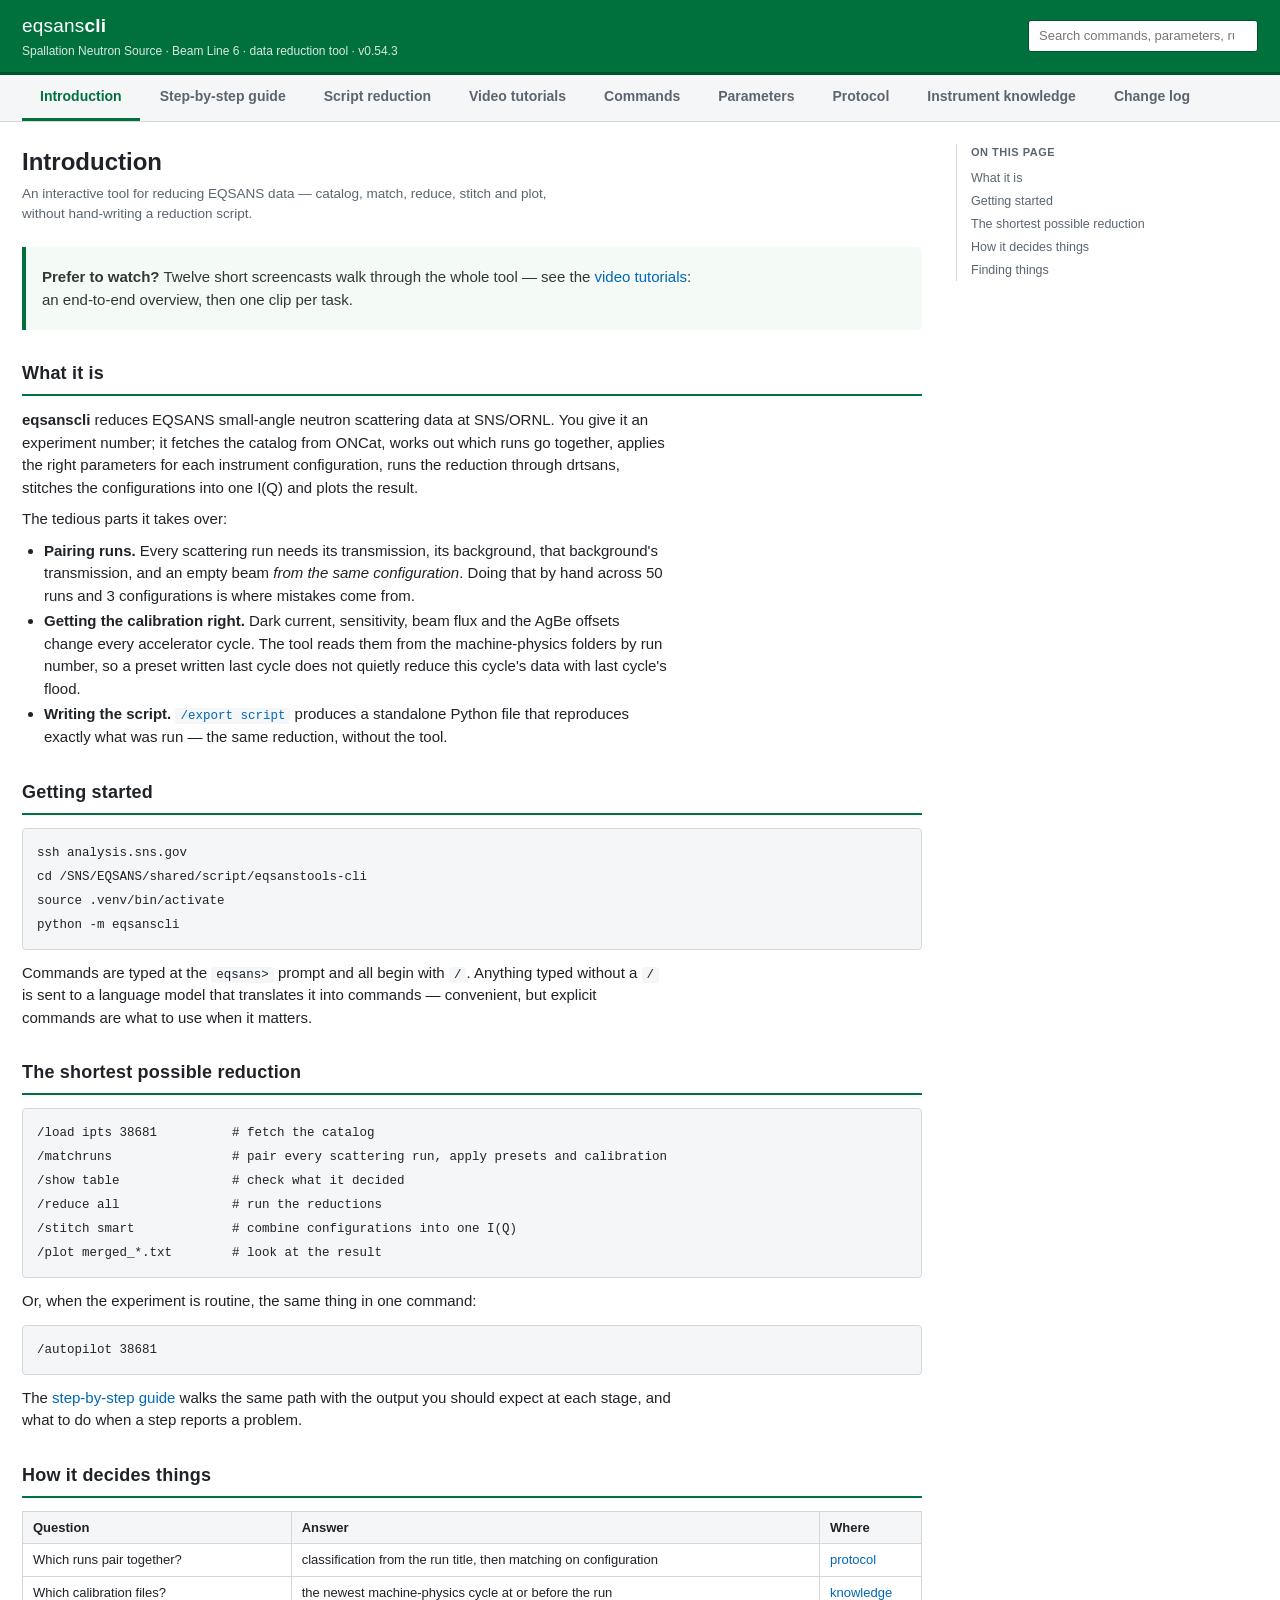
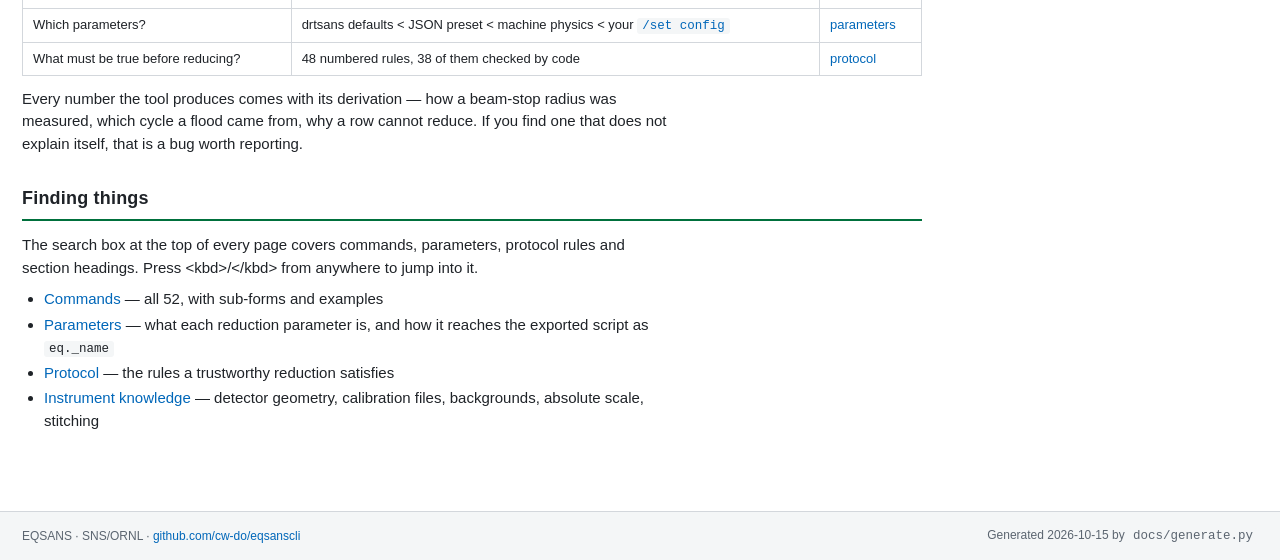
==== commit e2b78b3e: "Short merged file names by default: merged_<sample>_Iq.txt (v0.54.3) /stitch set all output short|fu" ====
--- a/docs/index.html
+++ b/docs/index.html
@@ -13,7 +13,7 @@
       <div class="brand">
         <a href="index.html"><div class="title">eqsans<b>cli</b></div></a>
         <div class="tagline">Spallation Neutron Source &middot; Beam Line 6 &middot;
-          data reduction tool &middot; v0.54.2</div>
+          data reduction tool &middot; v0.54.3</div>
       </div>
       <div class="spacer"></div>
       <div class="search-wrap">
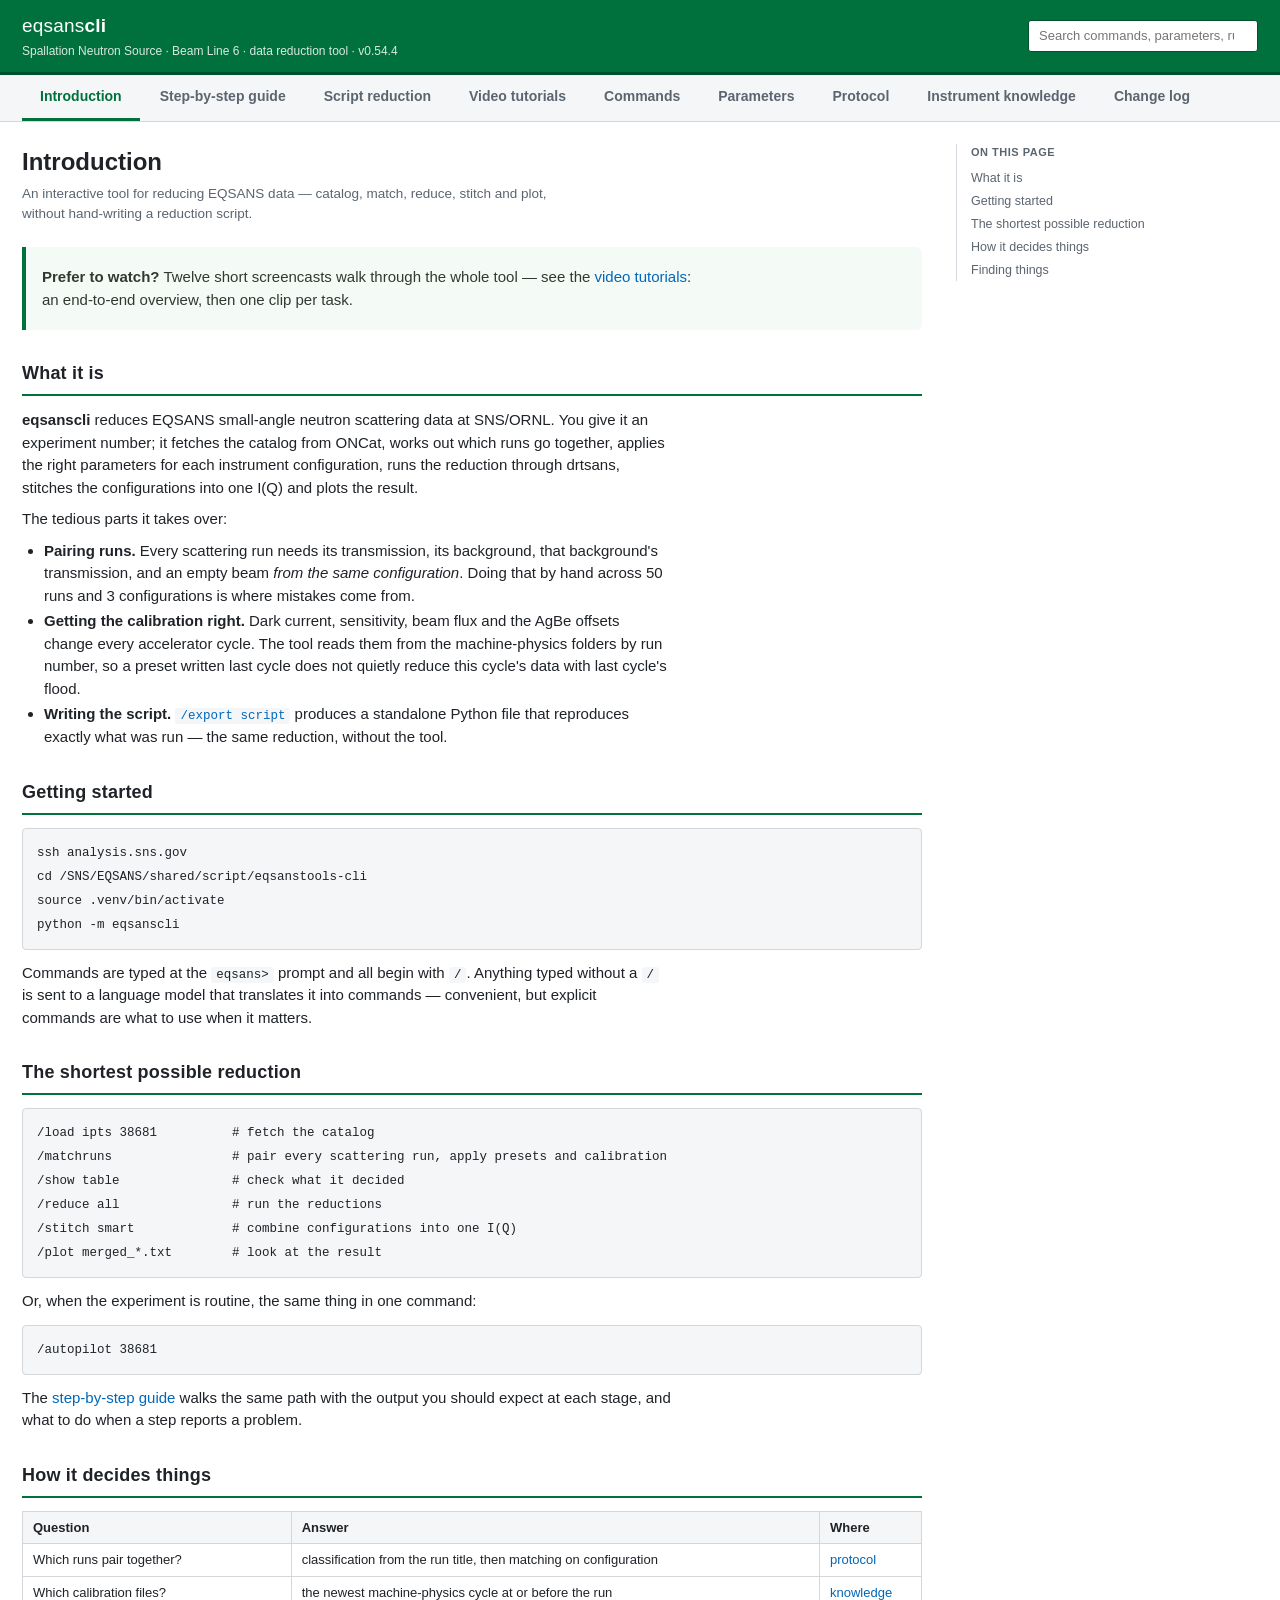
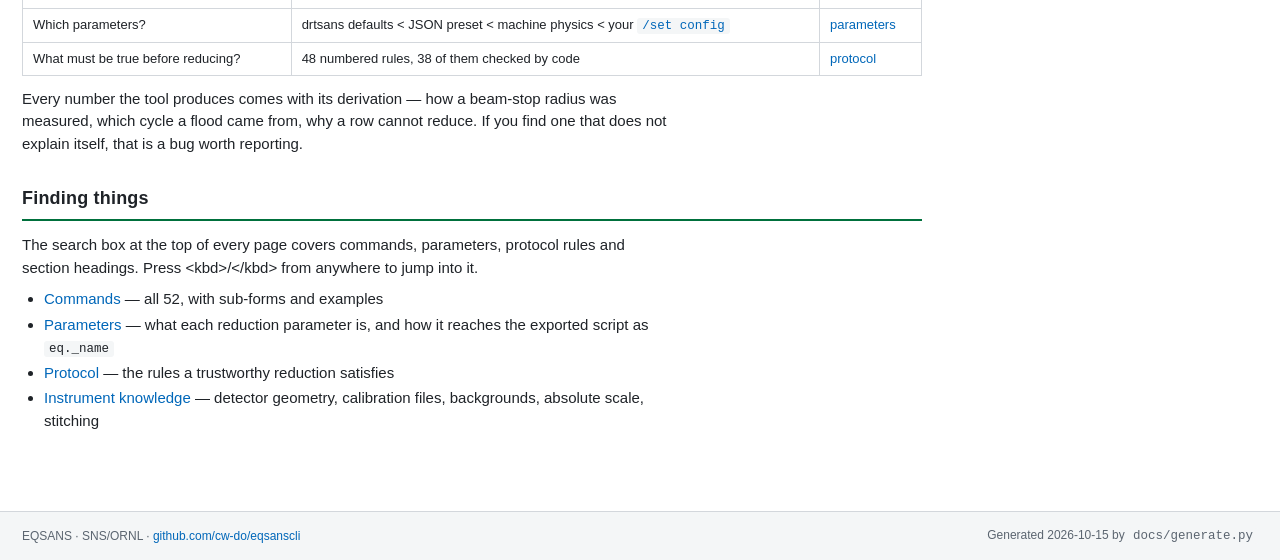
==== commit ce8ba348: "/stitch run applies the merged-file naming rule (v0.54.4) A stitch table saved before v0.54.3 kept i" ====
--- a/docs/index.html
+++ b/docs/index.html
@@ -13,7 +13,7 @@
       <div class="brand">
         <a href="index.html"><div class="title">eqsans<b>cli</b></div></a>
         <div class="tagline">Spallation Neutron Source &middot; Beam Line 6 &middot;
-          data reduction tool &middot; v0.54.3</div>
+          data reduction tool &middot; v0.54.4</div>
       </div>
       <div class="spacer"></div>
       <div class="search-wrap">
